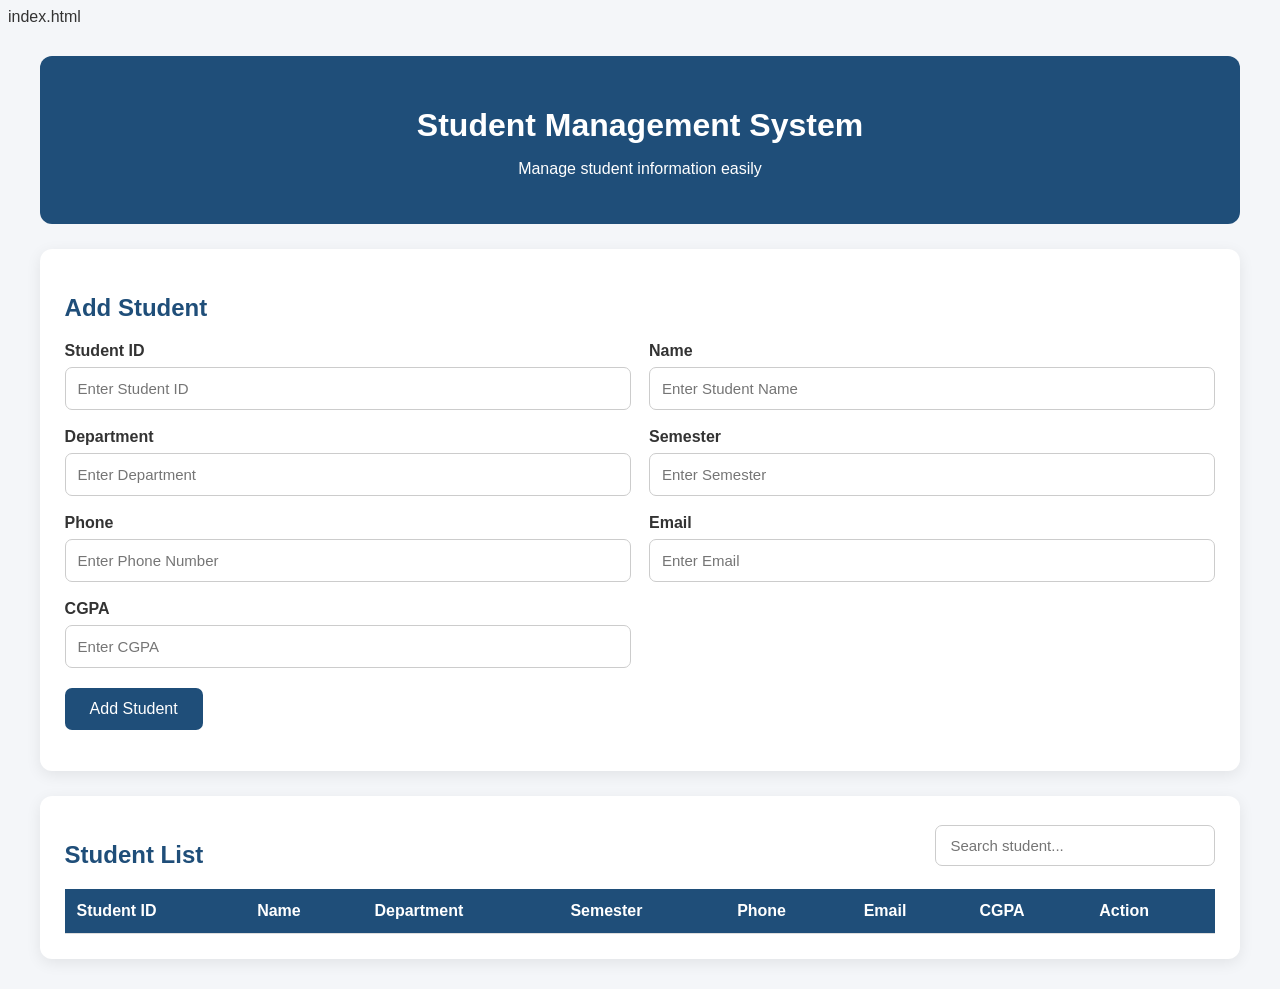
==== index.html @ 216e8acb "Initial Student Management System" ====
index.html
<!doctype html>
<html lang="en">
  <head>
    <meta charset="UTF-8" />
    <meta name="viewport" content="width=device-width, initial-scale=1.0" />

    <title>Student Management System</title>

    <link rel="stylesheet" href="style.css" />
  </head>

  <body>
    <div class="container">
      <!-- Header -->
      <header>
        <h1>Student Management System</h1>
        <p>Manage student information easily</p>
      </header>

      <!-- Add Student Section -->
      <section class="form-section">
        <h2>Add Student</h2>

        <form id="studentForm">
          <div class="form-grid">
            <!-- 1. Student ID -->
            <div class="input-group">
              <label for="studentId">Student ID</label>
              <input
                type="number"
                id="studentId"
                placeholder="Enter Student ID"
                required
              />
            </div>

            <!-- 2. Name -->
            <div class="input-group">
              <label for="name">Name</label>
              <input
                type="text"
                id="name"
                placeholder="Enter Student Name"
                required
              />
            </div>

            <!-- 3. Department -->
            <div class="input-group">
              <label for="department">Department</label>
              <input
                type="text"
                id="department"
                placeholder="Enter Department"
                required
              />
            </div>

            <!-- 4. Semester -->
            <div class="input-group">
              <label for="semester">Semester</label>
              <input
                type="number"
                id="semester"
                placeholder="Enter Semester"
                required
              />
            </div>

            <!-- 5. Phone -->
            <div class="input-group">
              <label for="phone">Phone</label>
              <input
                type="tel"
                id="phone"
                placeholder="Enter Phone Number"
                required
              />
            </div>

            <!-- 6. Email -->
            <div class="input-group">
              <label for="email">Email</label>
              <input
                type="email"
                id="email"
                placeholder="Enter Email"
                required
              />
            </div>

            <!-- 7. CGPA -->
            <div class="input-group">
              <label for="cgpa">CGPA</label>
              <input
                type="number"
                id="cgpa"
                placeholder="Enter CGPA"
                step="0.01"
                min="0"
                max="4"
                required
              />
            </div>
          </div>

          <button type="submit" class="add-btn">Add Student</button>
        </form>
      </section>

      <!-- Student List Section -->
      <section class="student-section">
        <div class="section-header">
          <h2>Student List</h2>

          <input type="text" id="searchInput" placeholder="Search student..." />
        </div>

        <!-- Student Table -->

        <div class="table-container">
          <table>
            <thead>
              <tr>
                <th>Student ID</th>
                <th>Name</th>
                <th>Department</th>
                <th>Semester</th>
                <th>Phone</th>
                <th>Email</th>
                <th>CGPA</th>
                <th>Action</th>
              </tr>
            </thead>

            <tbody id="studentTableBody">
              <!-- Students will appear here -->
            </tbody>
          </table>
        </div>
      </section>
    </div>

    <!-- JavaScript -->
    <script src="script.js"></script>
  </body>
</html>
---- style.css ----
style.css * {
  margin: 0;
  padding: 0;
  box-sizing: border-box;
}

body {
  font-family: Arial, sans-serif;
  background: #f4f6f9;
  color: #333;
}

.container {
  width: 95%;
  max-width: 1400px;
  margin: 30px auto;
}

/* Header */

header {
  background: #1f4e79;
  color: white;
  padding: 30px;
  border-radius: 12px;
  text-align: center;
  margin-bottom: 25px;
}

header h1 {
  font-size: 32px;
  margin-bottom: 8px;
}

header p {
  font-size: 16px;
}

/* Sections */

.form-section,
.student-section {
  background: white;
  padding: 25px;
  border-radius: 12px;
  margin-bottom: 25px;
  box-shadow: 0 4px 15px rgba(0, 0, 0, 0.08);
}

h2 {
  margin-bottom: 20px;
  color: #1f4e79;
}

/* Form */

.form-grid {
  display: grid;
  grid-template-columns: repeat(2, 1fr);
  gap: 18px;
}

.input-group {
  display: flex;
  flex-direction: column;
}

.input-group label {
  font-weight: bold;
  margin-bottom: 7px;
}

.input-group input {
  padding: 12px;
  border: 1px solid #ccc;
  border-radius: 7px;
  font-size: 15px;
  outline: none;
}

.input-group input:focus {
  border-color: #1f4e79;
}

/* Add Button */

.add-btn {
  margin-top: 20px;
  padding: 12px 25px;
  background: #1f4e79;
  color: white;
  border: none;
  border-radius: 7px;
  font-size: 16px;
  cursor: pointer;
}

.add-btn:hover {
  background: #163a5c;
}

/* Student List Header */

.section-header {
  display: flex;
  justify-content: space-between;
  align-items: center;
  margin-bottom: 20px;
}

.section-header h2 {
  margin-bottom: 0;
}

#searchInput {
  width: 280px;
  padding: 11px 14px;
  border: 1px solid #ccc;
  border-radius: 7px;
  outline: none;
  font-size: 15px;
}

/* Table */

.table-container {
  overflow-x: auto;
}

table {
  width: 100%;
  border-collapse: collapse;
  min-width: 900px;
}

thead {
  background: #1f4e79;
  color: white;
}

th,
td {
  padding: 13px 12px;
  text-align: left;
  border-bottom: 1px solid #ddd;
}

tbody tr:hover {
  background: #f5f8fb;
}

/* Action Buttons */

.edit-btn,
.delete-btn {
  border: none;
  padding: 7px 12px;
  border-radius: 5px;
  cursor: pointer;
  margin-right: 5px;
}

.edit-btn {
  background: #f0ad4e;
  color: white;
}

.delete-btn {
  background: #d9534f;
  color: white;
}

.edit-btn:hover {
  opacity: 0.85;
}

.delete-btn:hover {
  opacity: 0.85;
}

/* Mobile Responsive */

@media (max-width: 768px) {
  .form-grid {
    grid-template-columns: 1fr;
  }

  .section-header {
    flex-direction: column;
    align-items: stretch;
    gap: 15px;
  }

  #searchInput {
    width: 100%;
  }

  header h1 {
    font-size: 25px;
  }

  .container {
    width: 92%;
  }
}
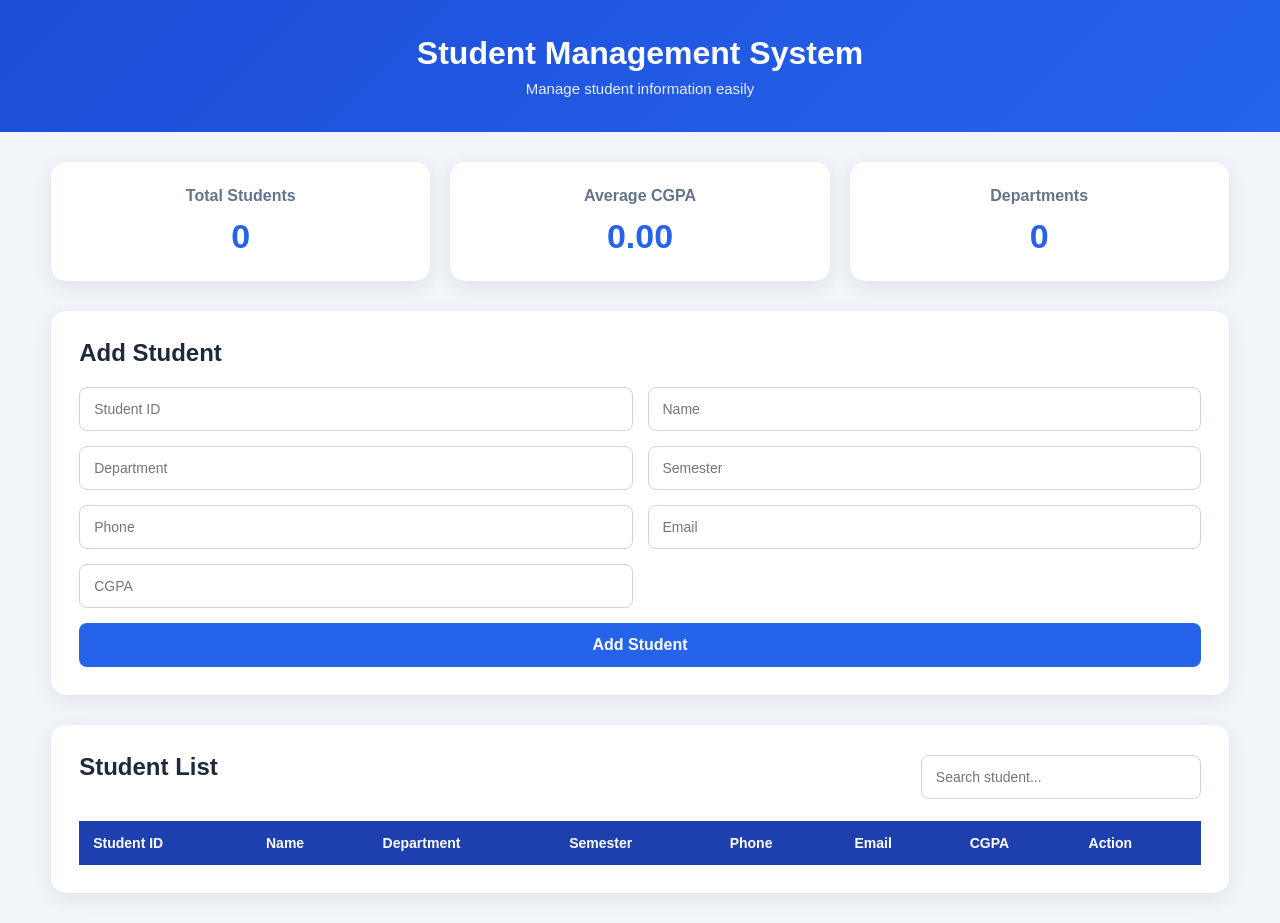
==== commit 6421fe8a: "Updated dashboard and professional design" ====
--- a/index.html
+++ b/index.html
@@ -1,123 +1,80 @@
-index.html
 <!doctype html>
 <html lang="en">
   <head>
     <meta charset="UTF-8" />
     <meta name="viewport" content="width=device-width, initial-scale=1.0" />
-
     <title>Student Management System</title>
-
     <link rel="stylesheet" href="style.css" />
   </head>
 
   <body>
-    <div class="container">
-      <!-- Header -->
-      <header>
-        <h1>Student Management System</h1>
-        <p>Manage student information easily</p>
-      </header>
+    <header>
+      <h1>Student Management System</h1>
+      <p>Manage student information easily</p>
+    </header>
 
-      <!-- Add Student Section -->
+    <main class="container">
+      <!-- Dashboard -->
+      <section class="dashboard">
+        <div class="card">
+          <h3>Total Students</h3>
+          <p id="totalStudents">0</p>
+        </div>
+
+        <div class="card">
+          <h3>Average CGPA</h3>
+          <p id="averageCGPA">0.00</p>
+        </div>
+
+        <div class="card">
+          <h3>Departments</h3>
+          <p id="totalDepartments">0</p>
+        </div>
+      </section>
+
+      <!-- Add Student -->
       <section class="form-section">
         <h2>Add Student</h2>
 
         <form id="studentForm">
-          <div class="form-grid">
-            <!-- 1. Student ID -->
-            <div class="input-group">
-              <label for="studentId">Student ID</label>
-              <input
-                type="number"
-                id="studentId"
-                placeholder="Enter Student ID"
-                required
-              />
-            </div>
+          <input type="text" id="studentId" placeholder="Student ID" required />
 
-            <!-- 2. Name -->
-            <div class="input-group">
-              <label for="name">Name</label>
-              <input
-                type="text"
-                id="name"
-                placeholder="Enter Student Name"
-                required
-              />
-            </div>
+          <input type="text" id="name" placeholder="Name" required />
 
-            <!-- 3. Department -->
-            <div class="input-group">
-              <label for="department">Department</label>
-              <input
-                type="text"
-                id="department"
-                placeholder="Enter Department"
-                required
-              />
-            </div>
+          <input
+            type="text"
+            id="department"
+            placeholder="Department"
+            required
+          />
 
-            <!-- 4. Semester -->
-            <div class="input-group">
-              <label for="semester">Semester</label>
-              <input
-                type="number"
-                id="semester"
-                placeholder="Enter Semester"
-                required
-              />
-            </div>
+          <input type="text" id="semester" placeholder="Semester" required />
 
-            <!-- 5. Phone -->
-            <div class="input-group">
-              <label for="phone">Phone</label>
-              <input
-                type="tel"
-                id="phone"
-                placeholder="Enter Phone Number"
-                required
-              />
-            </div>
+          <input type="tel" id="phone" placeholder="Phone" required />
 
-            <!-- 6. Email -->
-            <div class="input-group">
-              <label for="email">Email</label>
-              <input
-                type="email"
-                id="email"
-                placeholder="Enter Email"
-                required
-              />
-            </div>
+          <input type="email" id="email" placeholder="Email" required />
 
-            <!-- 7. CGPA -->
-            <div class="input-group">
-              <label for="cgpa">CGPA</label>
-              <input
-                type="number"
-                id="cgpa"
-                placeholder="Enter CGPA"
-                step="0.01"
-                min="0"
-                max="4"
-                required
-              />
-            </div>
-          </div>
+          <input
+            type="number"
+            id="cgpa"
+            placeholder="CGPA"
+            min="0"
+            max="4"
+            step="0.01"
+            required
+          />
 
-          <button type="submit" class="add-btn">Add Student</button>
+          <button type="submit">Add Student</button>
         </form>
       </section>
 
-      <!-- Student List Section -->
+      <!-- Student List -->
       <section class="student-section">
         <div class="section-header">
           <h2>Student List</h2>
 
           <input type="text" id="searchInput" placeholder="Search student..." />
         </div>
-
-        <!-- Student Table -->
 
         <div class="table-container">
           <table>
@@ -134,15 +91,12 @@
               </tr>
             </thead>
 
-            <tbody id="studentTableBody">
-              <!-- Students will appear here -->
-            </tbody>
+            <tbody id="studentTableBody"></tbody>
           </table>
         </div>
       </section>
-    </div>
+    </main>
 
-    <!-- JavaScript -->
     <script src="script.js"></script>
   </body>
 </html>
--- a/style.css
+++ b/style.css
@@ -1,4 +1,4 @@
-style.css * {
+* {
   margin: 0;
   padding: 0;
   box-sizing: border-box;
@@ -6,25 +6,17 @@
 
 body {
   font-family: Arial, sans-serif;
-  background: #f4f6f9;
-  color: #333;
-}
-
-.container {
-  width: 95%;
-  max-width: 1400px;
-  margin: 30px auto;
+  background: #f1f5f9;
+  color: #1e293b;
 }
 
 /* Header */
 
 header {
-  background: #1f4e79;
-  color: white;
-  padding: 30px;
-  border-radius: 12px;
+  background: linear-gradient(135deg, #1d4ed8, #2563eb);
+  color: white;
+  padding: 35px 20px;
   text-align: center;
-  margin-bottom: 25px;
 }
 
 header h1 {
@@ -33,7 +25,50 @@
 }
 
 header p {
+  font-size: 15px;
+  opacity: 0.9;
+}
+
+/* Main */
+
+.container {
+  width: 92%;
+  max-width: 1250px;
+  margin: 30px auto;
+}
+
+/* Dashboard */
+
+.dashboard {
+  display: grid;
+  grid-template-columns: repeat(3, 1fr);
+  gap: 20px;
+  margin-bottom: 30px;
+}
+
+.card {
+  background: white;
+  padding: 25px;
+  border-radius: 15px;
+  text-align: center;
+  box-shadow: 0 5px 20px rgba(0, 0, 0, 0.08);
+  transition: 0.3s;
+}
+
+.card:hover {
+  transform: translateY(-5px);
+}
+
+.card h3 {
+  color: #64748b;
   font-size: 16px;
+  margin-bottom: 12px;
+}
+
+.card p {
+  color: #2563eb;
+  font-size: 34px;
+  font-weight: bold;
 }
 
 /* Sections */
@@ -41,62 +76,56 @@
 .form-section,
 .student-section {
   background: white;
-  padding: 25px;
-  border-radius: 12px;
-  margin-bottom: 25px;
-  box-shadow: 0 4px 15px rgba(0, 0, 0, 0.08);
-}
-
-h2 {
+  padding: 28px;
+  border-radius: 15px;
+  margin-bottom: 30px;
+  box-shadow: 0 5px 20px rgba(0, 0, 0, 0.07);
+}
+
+.form-section h2,
+.student-section h2 {
   margin-bottom: 20px;
-  color: #1f4e79;
+  color: #1e293b;
 }
 
 /* Form */
 
-.form-grid {
+form {
   display: grid;
   grid-template-columns: repeat(2, 1fr);
-  gap: 18px;
-}
-
-.input-group {
-  display: flex;
-  flex-direction: column;
-}
-
-.input-group label {
+  gap: 15px;
+}
+
+input {
+  padding: 13px 14px;
+  border: 1px solid #cbd5e1;
+  border-radius: 8px;
+  font-size: 14px;
+  outline: none;
+  transition: 0.2s;
+}
+
+input:focus {
+  border-color: #2563eb;
+  box-shadow: 0 0 0 3px rgba(37, 99, 235, 0.1);
+}
+
+form button {
+  grid-column: span 2;
+  padding: 13px;
+  border: none;
+  border-radius: 8px;
+  background: #2563eb;
+  color: white;
+  font-size: 16px;
   font-weight: bold;
-  margin-bottom: 7px;
-}
-
-.input-group input {
-  padding: 12px;
-  border: 1px solid #ccc;
-  border-radius: 7px;
-  font-size: 15px;
-  outline: none;
-}
-
-.input-group input:focus {
-  border-color: #1f4e79;
-}
-
-/* Add Button */
-
-.add-btn {
-  margin-top: 20px;
-  padding: 12px 25px;
-  background: #1f4e79;
-  color: white;
-  border: none;
-  border-radius: 7px;
-  font-size: 16px;
   cursor: pointer;
-}
-
-.add-btn:hover {
-  background: #163a5c;
+  transition: 0.2s;
+}
+
+form button:hover {
+  background: #1d4ed8;
+  transform: translateY(-1px);
 }
 
 /* Student List Header */
@@ -105,20 +134,12 @@
   display: flex;
   justify-content: space-between;
   align-items: center;
+  gap: 15px;
   margin-bottom: 20px;
 }
 
-.section-header h2 {
-  margin-bottom: 0;
-}
-
-#searchInput {
+.section-header input {
   width: 280px;
-  padding: 11px 14px;
-  border: 1px solid #ccc;
-  border-radius: 7px;
-  outline: none;
-  font-size: 15px;
 }
 
 /* Table */
@@ -130,76 +151,86 @@
 table {
   width: 100%;
   border-collapse: collapse;
-  min-width: 900px;
-}
-
-thead {
-  background: #1f4e79;
-  color: white;
-}
-
-th,
+  min-width: 950px;
+}
+
+th {
+  background: #1e40af;
+  color: white;
+  padding: 14px;
+  text-align: left;
+  font-size: 14px;
+}
+
 td {
-  padding: 13px 12px;
-  text-align: left;
-  border-bottom: 1px solid #ddd;
-}
-
-tbody tr:hover {
-  background: #f5f8fb;
-}
-
-/* Action Buttons */
+  padding: 13px;
+  border-bottom: 1px solid #e2e8f0;
+  font-size: 14px;
+}
+
+tr:hover {
+  background: #f8fafc;
+}
+
+/* Buttons */
 
 .edit-btn,
 .delete-btn {
   border: none;
-  padding: 7px 12px;
-  border-radius: 5px;
+  padding: 7px 11px;
+  border-radius: 6px;
+  color: white;
   cursor: pointer;
+  font-size: 13px;
+}
+
+.edit-btn {
+  background: #f59e0b;
   margin-right: 5px;
 }
 
-.edit-btn {
-  background: #f0ad4e;
-  color: white;
-}
-
 .delete-btn {
-  background: #d9534f;
-  color: white;
+  background: #ef4444;
 }
 
 .edit-btn:hover {
-  opacity: 0.85;
+  background: #d97706;
 }
 
 .delete-btn:hover {
-  opacity: 0.85;
-}
-
-/* Mobile Responsive */
+  background: #dc2626;
+}
+
+/* Mobile */
 
 @media (max-width: 768px) {
-  .form-grid {
+  header h1 {
+    font-size: 25px;
+  }
+
+  .dashboard {
     grid-template-columns: 1fr;
+  }
+
+  form {
+    grid-template-columns: 1fr;
+  }
+
+  form button {
+    grid-column: span 1;
   }
 
   .section-header {
     flex-direction: column;
     align-items: stretch;
-    gap: 15px;
-  }
-
-  #searchInput {
+  }
+
+  .section-header input {
     width: 100%;
   }
 
-  header h1 {
-    font-size: 25px;
-  }
-
-  .container {
-    width: 92%;
-  }
-}
+  .form-section,
+  .student-section {
+    padding: 20px;
+  }
+}
